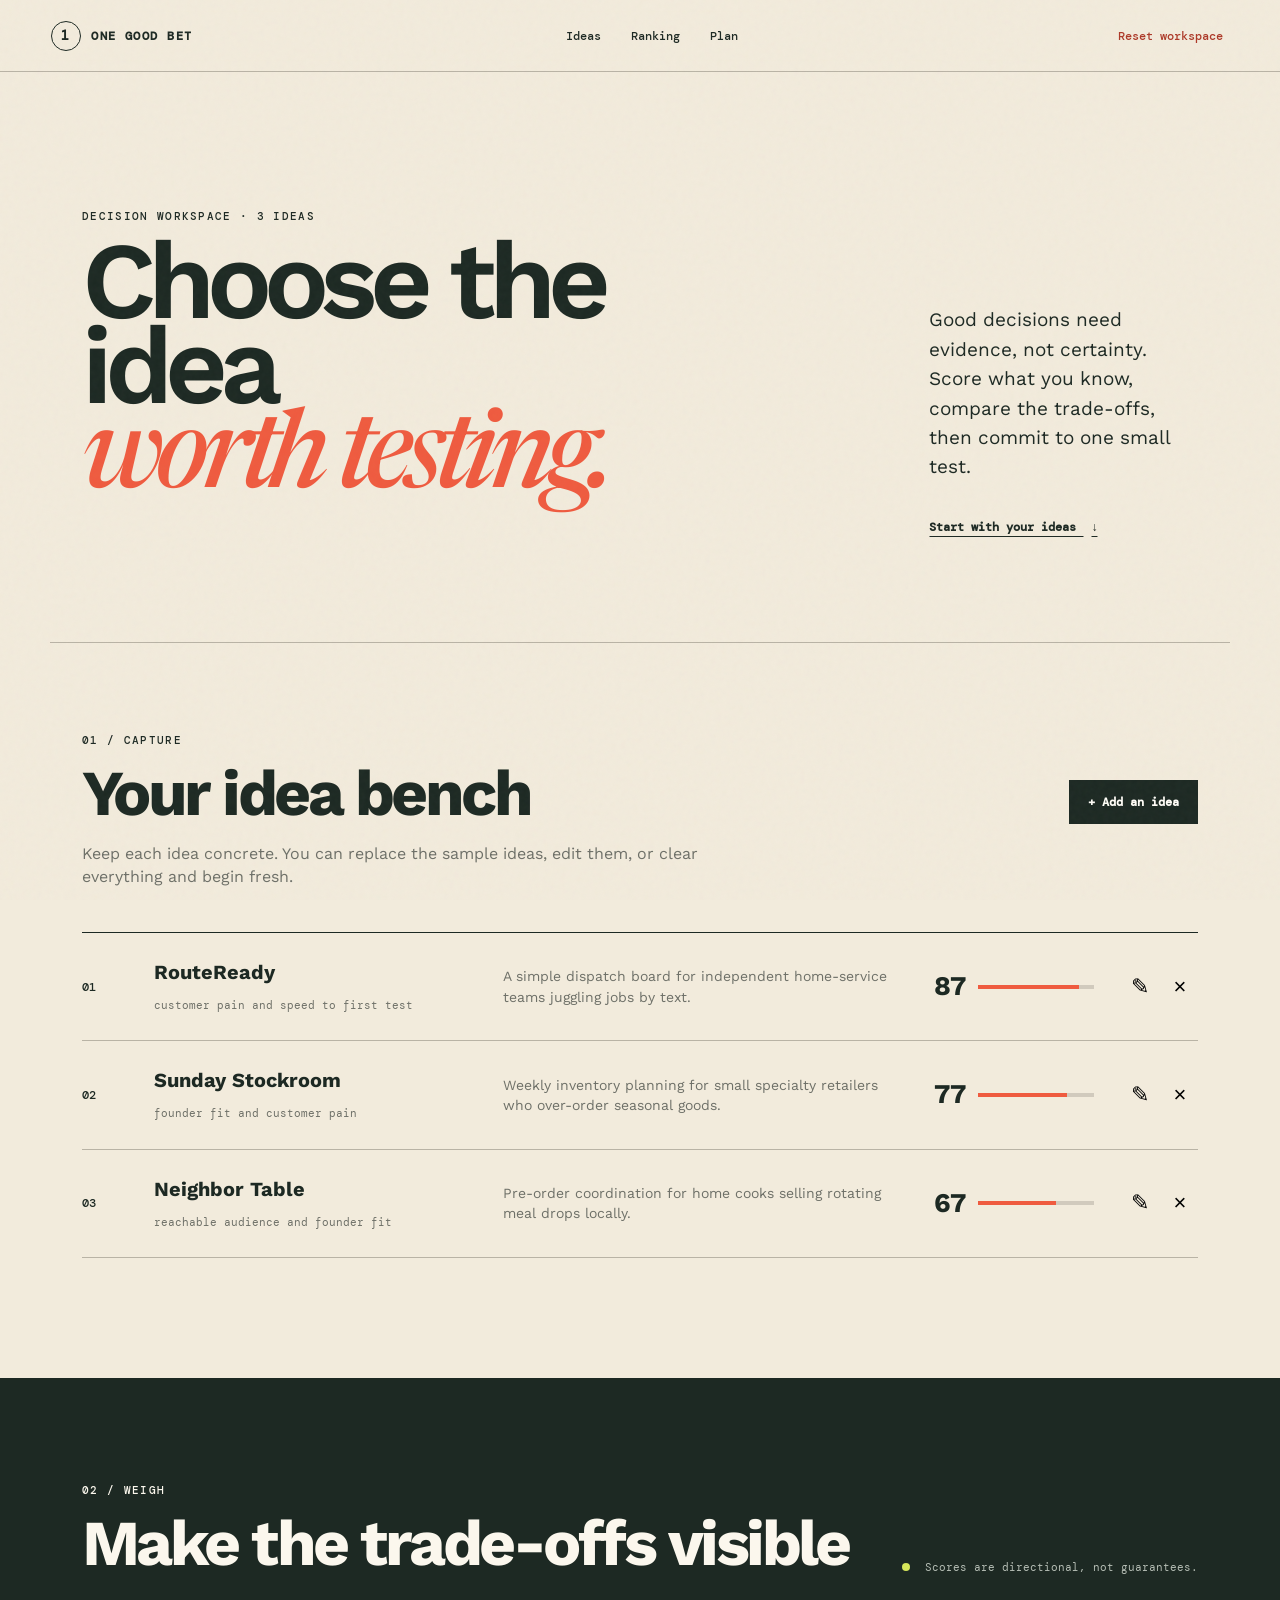
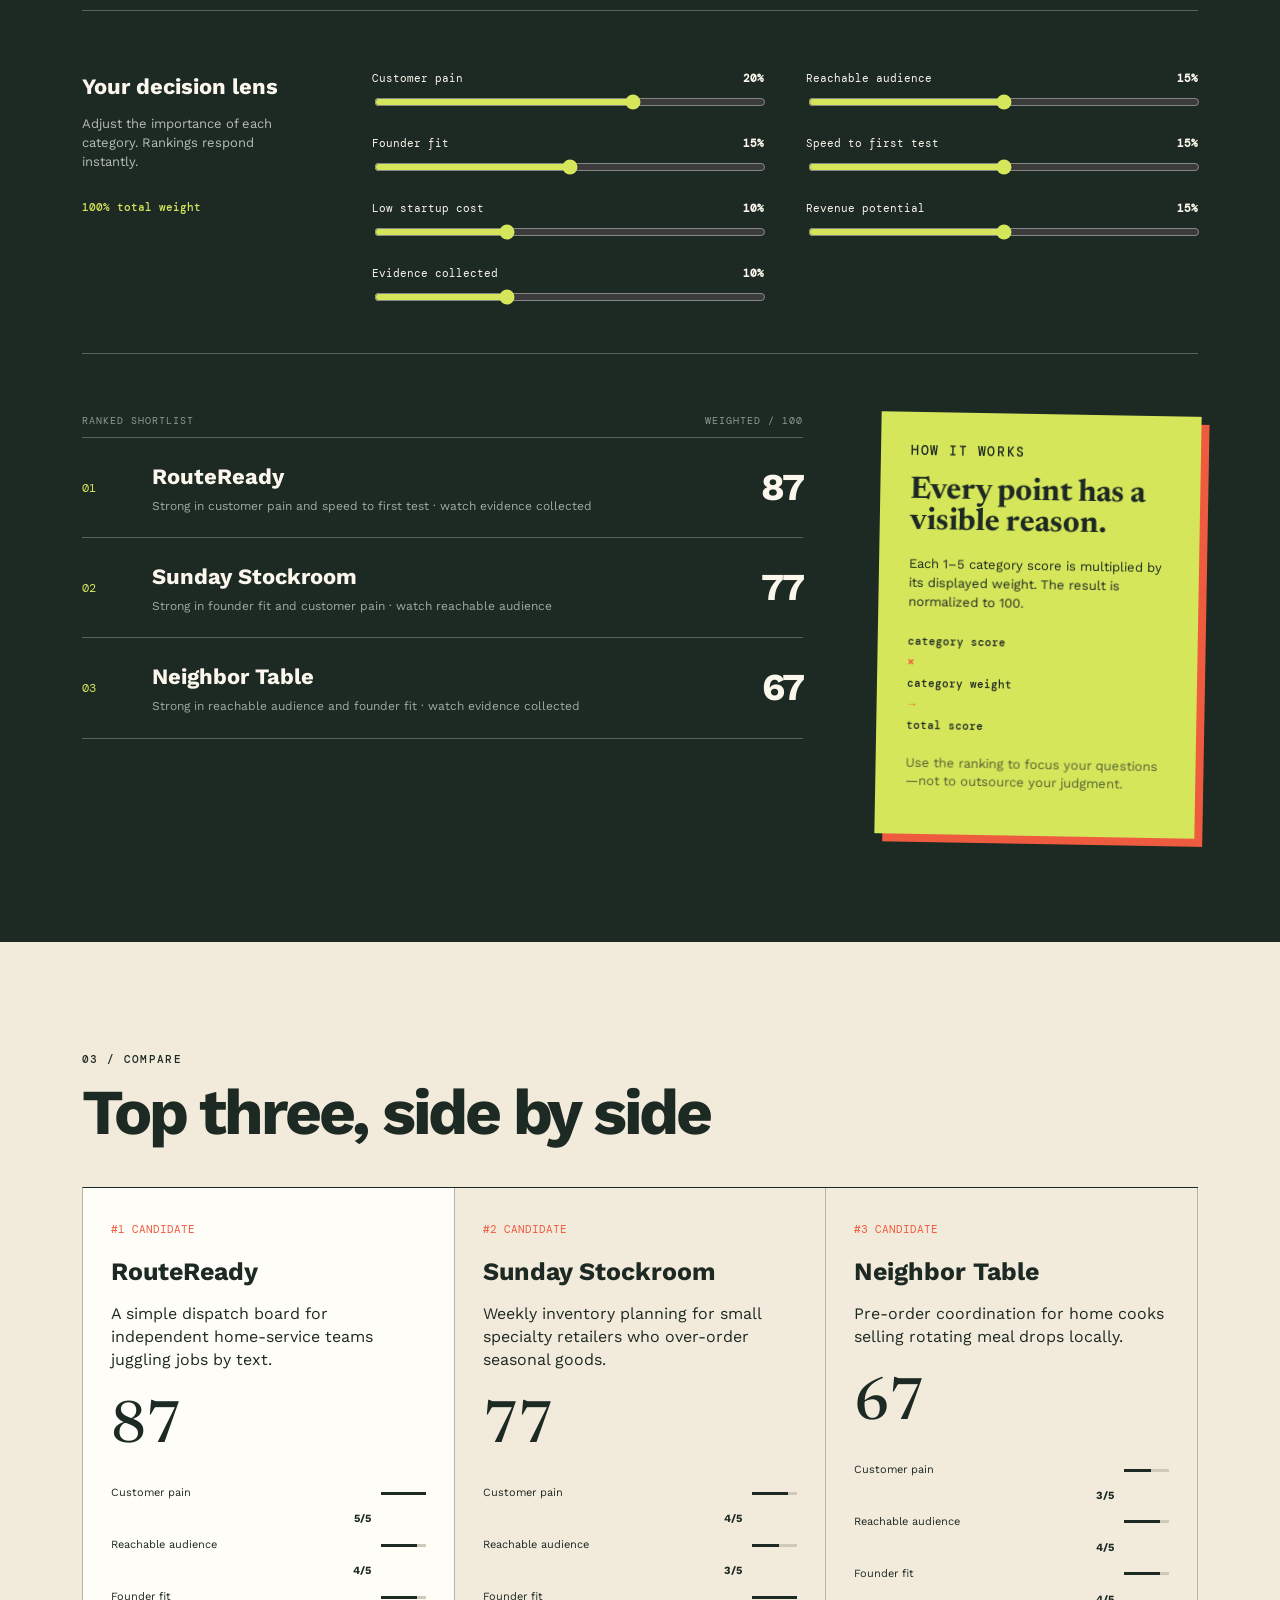
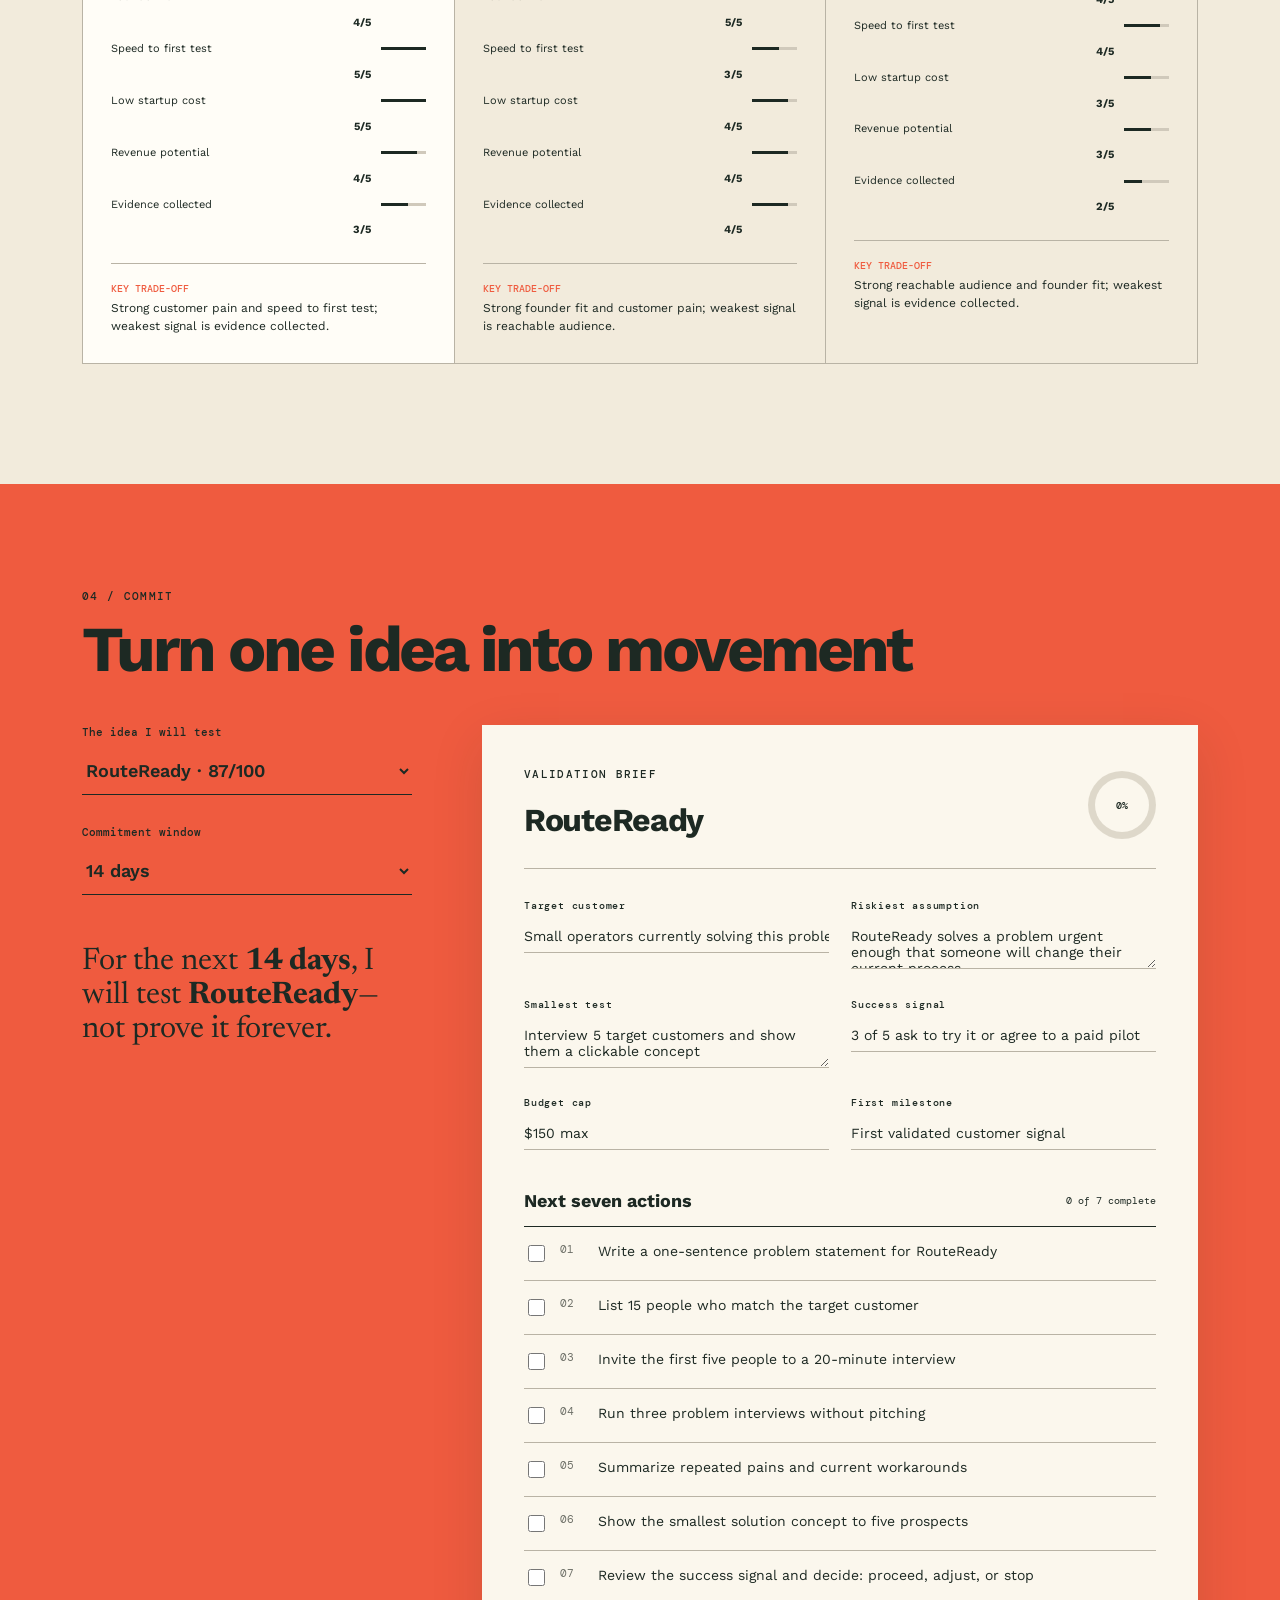
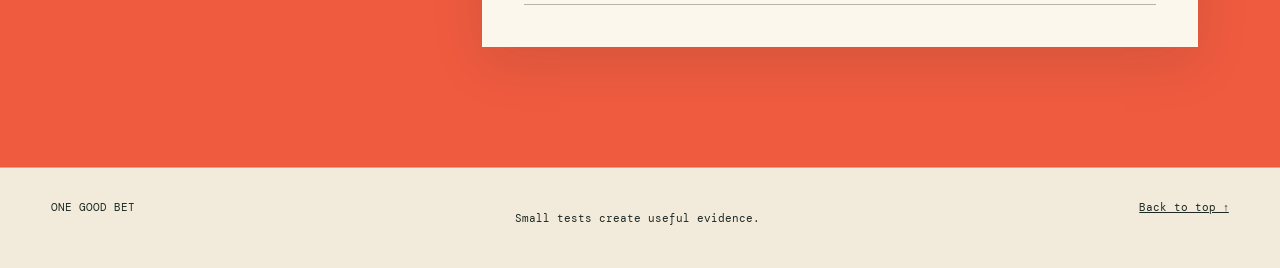
==== DEMOBUILD-3/index.html @ 48260055 "deploy DEMOBUILD-3 2026-09-22T22:42:36Z" ====
<!doctype html>
<html lang="en">
<head>
  <meta charset="utf-8">
  <meta name="viewport" content="width=device-width, initial-scale=1">
  <meta name="theme-color" content="#f2ebdc">
  <title>One Good Bet — Idea Prioritizer</title>
  <link rel="stylesheet" href="style.css">
</head>
<body>
  <div class="grain" aria-hidden="true"></div>
  <header class="site-header">
    <a class="brand" href="#top" aria-label="One Good Bet home"><span class="brand-mark">1</span><span>ONE GOOD BET</span></a>
    <nav aria-label="Primary navigation"><a href="#ideas">Ideas</a><a href="#ranking">Ranking</a><a href="#commitment">Plan</a></nav>
    <button class="text-button danger" id="resetButton" type="button">Reset workspace</button>
  </header>
  <main id="top">
    <section class="hero section-shell">
      <div><p class="eyebrow">Decision workspace · <span id="ideaCount">3 ideas</span></p><h1>Choose the idea<br><em>worth testing.</em></h1></div>
      <div class="hero-note"><p>Good decisions need evidence, not certainty. Score what you know, compare the trade-offs, then commit to one small test.</p><a class="arrow-link" href="#ideas">Start with your ideas <span>↓</span></a></div>
    </section>
    <section class="section-shell workspace" id="ideas">
      <div class="section-heading"><div><p class="step">01 / CAPTURE</p><h2>Your idea bench</h2></div><button class="primary-button" id="addIdeaButton" type="button">+ Add an idea</button></div>
      <p class="section-intro">Keep each idea concrete. You can replace the sample ideas, edit them, or clear everything and begin fresh.</p><div class="idea-list" id="ideaList"></div>
    </section>
    <section class="ink-section" id="ranking"><div class="section-shell">
      <div class="section-heading inverse"><div><p class="step">02 / WEIGH</p><h2>Make the trade-offs visible</h2></div><div class="score-key"><span></span> Scores are directional, not guarantees.</div></div>
      <div class="weights-panel"><div class="weights-copy"><h3>Your decision lens</h3><p>Adjust the importance of each category. Rankings respond instantly.</p><strong id="weightTotal">100% total weight</strong></div><div class="weights-grid" id="weightsGrid"></div></div>
      <div class="ranking-layout"><div><div class="mini-heading"><span>RANKED SHORTLIST</span><span>WEIGHTED / 100</span></div><div id="rankingList" class="ranking-list"></div></div><aside class="explain-card"><p class="step">HOW IT WORKS</p><h3>Every point has a visible reason.</h3><p>Each 1–5 category score is multiplied by its displayed weight. The result is normalized to 100.</p><div class="formula"><span>category score</span><b>×</b><span>category weight</span><b>→</b><span>total score</span></div><p class="muted">Use the ranking to focus your questions—not to outsource your judgment.</p></aside></div>
    </div></section>
    <section class="section-shell comparison-section"><div class="section-heading"><div><p class="step">03 / COMPARE</p><h2>Top three, side by side</h2></div></div><div class="comparison-grid" id="comparisonGrid"></div></section>
    <section class="commit-section" id="commitment"><div class="section-shell"><div class="section-heading"><div><p class="step">04 / COMMIT</p><h2>Turn one idea into movement</h2></div></div><div class="commit-grid">
      <div class="commit-picker"><label for="selectedIdea">The idea I will test</label><select id="selectedIdea"></select><label for="commitmentWindow">Commitment window</label><select id="commitmentWindow"><option value="7 days">7 days</option><option value="14 days">14 days</option><option value="30 days">30 days</option><option value="6 weeks">6 weeks</option></select><div class="commit-statement" id="commitStatement"></div></div>
      <div class="plan-panel" id="planPanel"><div class="plan-header"><div><p class="step">VALIDATION BRIEF</p><h3 id="planTitle">Choose an idea to begin</h3></div><div class="progress-ring" id="progressRing"><span id="progressValue">0%</span></div></div><div class="plan-fields" id="planFields"></div><div class="actions-heading"><h4>Next seven actions</h4><span id="actionProgress">0 of 7 complete</span></div><div class="action-list" id="actionList"></div></div>
    </div></div></section>
  </main>
  <dialog id="ideaDialog"><form method="dialog" id="ideaForm"><div class="dialog-top"><div><p class="step" id="dialogEyebrow">NEW IDEA</p><h2 id="dialogTitle">Add to the bench</h2></div><button class="icon-button" value="cancel" aria-label="Close">×</button></div><input type="hidden" id="editingId"><label for="ideaName">Short name</label><input id="ideaName" maxlength="60" required placeholder="e.g. Neighborhood meal prep"><label for="ideaDescription">One-sentence description</label><textarea id="ideaDescription" maxlength="240" required placeholder="Who it helps and what problem it solves"></textarea><div class="scoring-form" id="scoringForm"></div><p class="form-error" id="formError" role="alert"></p><div class="dialog-actions"><button class="secondary-button" value="cancel" type="button" id="cancelDialog">Cancel</button><button class="primary-button" value="default" type="submit">Save idea</button></div></form></dialog>
  <dialog id="resetDialog" class="confirm-dialog"><form method="dialog"><p class="step">CLEAR WORKSPACE</p><h2>Start from a blank page?</h2><p>This removes every idea, score, commitment, and completed action from this browser.</p><div class="dialog-actions"><button class="secondary-button" value="cancel">Keep my work</button><button class="danger-button" id="confirmReset" value="default">Clear everything</button></div></form></dialog>
  <footer><span>ONE GOOD BET</span><p>Small tests create useful evidence.</p><a href="#top">Back to top ↑</a></footer><script src="app.js"></script>
</body>
</html>
---- DEMOBUILD-3/style.css ----
@import url('https://fonts.googleapis.com/css2?family=DM+Mono:wght@400;500&family=Newsreader:ital,opsz,wght@1,6..72,500&family=Work+Sans:wght@400;500;600;700&display=swap');
:root{--paper:#f2ebdc;--paper-light:#fbf7ed;--ink:#1d2923;--tomato:#ef5b3f;--acid:#d6e65a;--line:#b9b3a5;--muted:#6e7068;--white:#fffdf7;--shadow:0 16px 50px rgba(29,41,35,.12)}*{box-sizing:border-box}html{scroll-behavior:smooth}body{margin:0;background:var(--paper);color:var(--ink);font-family:"Work Sans",sans-serif;line-height:1.45}.grain{position:fixed;inset:0;pointer-events:none;z-index:20;opacity:.045;background-image:url("data:image/svg+xml,%3Csvg viewBox='0 0 180 180' xmlns='http://www.w3.org/2000/svg'%3E%3Cfilter id='n'%3E%3CfeTurbulence type='fractalNoise' baseFrequency='.9' numOctaves='3' stitchTiles='stitch'/%3E%3C/filter%3E%3Crect width='100%25' height='100%25' filter='url(%23n)' opacity='.7'/%3E%3C/svg%3E")}.site-header{height:72px;padding:0 max(24px,4vw);display:flex;align-items:center;justify-content:space-between;border-bottom:1px solid var(--line);position:sticky;top:0;background:rgba(242,235,220,.92);backdrop-filter:blur(12px);z-index:15}.brand{display:flex;align-items:center;gap:10px;font:600 12px "DM Mono";letter-spacing:.12em;color:inherit;text-decoration:none}.brand-mark{display:grid;place-items:center;width:30px;height:30px;border:1px solid;border-radius:50%;font-size:13px}.site-header nav{display:flex;gap:30px}.site-header nav a,.text-button{font:500 12px "DM Mono";color:inherit;text-decoration:none;background:none;border:0;cursor:pointer}.site-header nav a:hover{text-decoration:underline;text-underline-offset:5px}.danger{color:#ad3928}.section-shell{max-width:1180px;margin:auto;padding-left:32px;padding-right:32px}.hero{min-height:570px;display:grid;grid-template-columns:1.5fr .55fr;gap:9vw;align-items:center;padding-top:80px;padding-bottom:80px}.eyebrow,.step{font:500 11px "DM Mono";letter-spacing:.12em;margin:0 0 16px;text-transform:uppercase}.hero h1{font-size:clamp(56px,8.5vw,118px);font-weight:600;letter-spacing:-.075em;line-height:.78;margin:0}.hero h1 em{font-family:"Newsreader",serif;font-weight:500;color:var(--tomato)}.hero-note{align-self:end;padding-bottom:25px}.hero-note p{font-size:19px;line-height:1.55;margin:0 0 32px}.arrow-link{font:600 12px "DM Mono";color:inherit;text-underline-offset:5px}.arrow-link span{margin-left:8px}.workspace{padding-top:90px;padding-bottom:120px;border-top:1px solid var(--line)}.section-heading{display:flex;align-items:end;justify-content:space-between;gap:20px;margin-bottom:18px}.section-heading h2{font-size:clamp(38px,5vw,65px);letter-spacing:-.055em;line-height:.95;margin:0}.section-intro{max-width:620px;color:var(--muted);font-size:16px;margin:0 0 44px}.primary-button,.secondary-button,.danger-button{appearance:none;border:1px solid var(--ink);padding:13px 18px;font:600 12px "DM Mono";cursor:pointer;transition:.2s}.primary-button{background:var(--ink);color:var(--white)}.primary-button:hover{background:var(--tomato);border-color:var(--tomato);transform:translateY(-2px)}.secondary-button{background:transparent;color:var(--ink)}.danger-button{background:#b84231;color:white;border-color:#b84231}.idea-list{border-top:1px solid var(--ink)}.idea-row{display:grid;grid-template-columns:50px minmax(220px,1.2fr) 1.5fr 160px 82px;gap:22px;align-items:center;padding:25px 0;border-bottom:1px solid var(--line);animation:reveal .45s both}.idea-number{font:500 12px "DM Mono"}.idea-title h3{font-size:20px;margin:0 0 5px}.idea-title span{font:11px "DM Mono";color:var(--muted)}.idea-desc{font-size:14px;color:var(--muted);margin:0}.score-pill{display:flex;align-items:center;gap:12px}.score-pill strong{font-size:27px}.score-bar{height:4px;flex:1;background:#d1cabd}.score-bar i{display:block;height:100%;background:var(--tomato)}.idea-actions{display:flex;justify-content:end;gap:4px}.icon-button{width:36px;height:36px;border:0;background:transparent;font-size:22px;cursor:pointer;border-radius:50%}.icon-button:hover{background:#e0d8ca}.empty-state{padding:70px 20px;text-align:center;border-bottom:1px solid var(--line)}.empty-state h3{font-family:"Newsreader";font-size:34px;margin:0 0 8px}.ink-section{background:var(--ink);color:var(--paper-light);padding:105px 0}.inverse{border-bottom:1px solid #56615b;padding-bottom:36px}.score-key{font:11px "DM Mono";color:#b5bdb4}.score-key span{display:inline-block;width:8px;height:8px;background:var(--acid);border-radius:50%;margin-right:8px}.weights-panel{display:grid;grid-template-columns:230px 1fr;gap:60px;padding:42px 0;border-bottom:1px solid #56615b}.weights-copy h3{font-size:22px;margin:0 0 8px}.weights-copy p{font-size:13px;color:#b5bdb4}.weights-copy strong{display:block;margin-top:28px;font:500 11px "DM Mono";color:var(--acid)}.weights-grid{display:grid;grid-template-columns:repeat(2,1fr);gap:20px 42px}.weight-control label{display:flex;justify-content:space-between;font:11px "DM Mono";margin-bottom:7px}.weight-control input{width:100%;accent-color:var(--acid)}.ranking-layout{display:grid;grid-template-columns:1fr 320px;gap:75px;padding-top:60px}.mini-heading{display:flex;justify-content:space-between;color:#8f9b94;font:10px "DM Mono";letter-spacing:.1em;margin-bottom:10px}.rank-row{display:grid;grid-template-columns:54px 1fr 90px;align-items:center;gap:16px;padding:22px 0;border-top:1px solid #56615b}.rank-row:last-child{border-bottom:1px solid #56615b}.rank-num{font:12px "DM Mono";color:var(--acid)}.rank-name h3{font-size:22px;margin:0}.rank-name p{margin:5px 0 0;color:#9fac9f;font-size:12px}.rank-score{font-size:38px;text-align:right;letter-spacing:-.05em}.explain-card{background:var(--acid);color:var(--ink);padding:30px;height:max-content;transform:rotate(1deg);box-shadow:8px 8px 0 var(--tomato)}.explain-card h3{font-family:"Newsreader";font-size:31px;line-height:1;margin:0 0 18px}.explain-card p{font-size:13px}.formula{display:grid;grid-template-columns:1fr;gap:7px;margin:22px 0;font:500 11px "DM Mono"}.formula b{color:var(--tomato)}.muted{opacity:.7}.comparison-section{padding-top:110px;padding-bottom:120px}.comparison-grid{display:grid;grid-template-columns:repeat(3,1fr);margin-top:45px;border-top:1px solid var(--ink);border-left:1px solid var(--line)}.compare-card{padding:28px;border-right:1px solid var(--line);border-bottom:1px solid var(--line);min-height:440px}.compare-card:first-child{background:var(--white)}.compare-rank{font:11px "DM Mono";color:var(--tomato)}.compare-card h3{font-size:25px;line-height:1.05;margin:20px 0 10px}.compare-total{font:500 58px "Newsreader";margin:28px 0}.metric{display:grid;grid-template-columns:1fr 45px;gap:10px;align-items:center;margin:10px 0;font-size:11px}.metric-line{height:3px;background:#d0c9bb;position:relative}.metric-line i{display:block;height:100%;background:var(--ink)}.metric b{text-align:right}.tradeoff{margin-top:25px;padding-top:18px;border-top:1px solid var(--line);font-size:12px}.tradeoff strong{font:500 10px "DM Mono";display:block;margin-bottom:5px;color:var(--tomato)}.commit-section{background:var(--tomato);padding:105px 0 120px}.commit-grid{display:grid;grid-template-columns:330px 1fr;gap:70px;margin-top:45px}.commit-picker{position:sticky;top:110px;align-self:start}.commit-picker label{display:block;font:500 11px "DM Mono";margin:0 0 8px}.commit-picker select{width:100%;background:transparent;border:0;border-bottom:1px solid var(--ink);font:600 18px "Work Sans";padding:12px 0;margin-bottom:30px;color:var(--ink)}.commit-statement{font-family:"Newsreader";font-size:31px;line-height:1.1;margin-top:20px}.plan-panel{background:var(--paper-light);padding:42px;box-shadow:var(--shadow)}.plan-header{display:flex;justify-content:space-between;align-items:center;border-bottom:1px solid var(--line);padding-bottom:25px}.plan-header h3{font-size:32px;margin:0;letter-spacing:-.04em}.progress-ring{--progress:0deg;width:68px;height:68px;border-radius:50%;display:grid;place-items:center;background:conic-gradient(var(--ink) var(--progress),#ded8ca 0);position:relative}.progress-ring::after{content:"";position:absolute;width:54px;height:54px;background:var(--paper-light);border-radius:50%}.progress-ring span{z-index:1;font:500 10px "DM Mono"}.plan-fields{display:grid;grid-template-columns:repeat(2,1fr);gap:22px;margin:30px 0 38px}.plan-field label{display:block;font:500 10px "DM Mono";letter-spacing:.08em;margin-bottom:8px}.plan-field input,.plan-field textarea{width:100%;border:0;border-bottom:1px solid var(--line);background:transparent;padding:8px 0;font:14px "Work Sans";resize:vertical;color:var(--ink)}.actions-heading{display:flex;justify-content:space-between;align-items:center;border-bottom:1px solid var(--ink);padding-bottom:12px}.actions-heading h4{font-size:18px;margin:0}.actions-heading span{font:10px "DM Mono"}.action-item{display:grid;grid-template-columns:26px 26px 1fr;gap:10px;align-items:start;padding:15px 0;border-bottom:1px solid var(--line)}.action-item input[type=checkbox]{accent-color:var(--tomato);width:17px;height:17px}.action-item span{font:11px "DM Mono";color:var(--muted)}.action-item input[type=text]{background:transparent;border:0;width:100%;font:14px "Work Sans";color:var(--ink)}.action-item.done input[type=text]{text-decoration:line-through;color:var(--muted)}dialog{width:min(720px,calc(100% - 30px));max-height:90vh;border:0;padding:0;background:var(--paper-light);color:var(--ink);box-shadow:0 30px 100px rgba(0,0,0,.35)}dialog::backdrop{background:rgba(17,25,21,.72);backdrop-filter:blur(5px)}dialog form{padding:36px}.dialog-top{display:flex;justify-content:space-between;align-items:start}.dialog-top h2,.confirm-dialog h2{font-size:38px;margin:0 0 28px;letter-spacing:-.04em}dialog label{display:block;font:500 10px "DM Mono";letter-spacing:.08em;margin:17px 0 7px}dialog input,dialog textarea{width:100%;padding:12px;border:1px solid var(--line);background:white;font:14px "Work Sans"}dialog textarea{height:75px;resize:vertical}.scoring-form{display:grid;grid-template-columns:repeat(2,1fr);gap:12px 25px;margin-top:24px}.score-control{border-top:1px solid var(--line);padding-top:8px}.score-label{display:flex;justify-content:space-between;gap:10px}.score-label span{font:500 11px "DM Mono"}.score-label small{color:var(--muted)}.score-control input{padding:0;border:0;accent-color:var(--tomato)}.form-error{color:#b13224;font-size:12px;min-height:18px}.dialog-actions{display:flex;justify-content:flex-end;gap:10px;margin-top:22px}.confirm-dialog{max-width:480px}.confirm-dialog p{color:var(--muted)}footer{padding:32px 4vw;display:flex;justify-content:space-between;border-top:1px solid var(--line);font:11px "DM Mono"}footer a{color:inherit}@keyframes reveal{from{opacity:0;transform:translateY(12px)}to{opacity:1;transform:none}}@media(max-width:850px){.site-header nav{display:none}.hero{grid-template-columns:1fr;min-height:600px;gap:70px}.hero-note{max-width:420px}.idea-row{grid-template-columns:35px 1fr 90px 65px}.idea-desc{display:none}.weights-panel,.ranking-layout,.commit-grid{grid-template-columns:1fr}.weights-copy{display:grid;grid-template-columns:1fr 1fr;gap:10px}.weights-copy p{grid-row:2}.ranking-layout{gap:40px}.explain-card{max-width:430px}.comparison-grid{overflow-x:auto;grid-template-columns:repeat(3,280px)}.commit-picker{position:static}.plan-fields{grid-template-columns:1fr}}@media(max-width:560px){.site-header{height:62px;padding:0 18px}.site-header .text-button{font-size:0}.site-header .text-button::after{content:"Reset";font-size:11px}.section-shell{padding-left:20px;padding-right:20px}.hero{padding-top:70px;min-height:560px}.hero h1{font-size:59px}.hero-note p{font-size:16px}.section-heading{align-items:start}.section-heading .primary-button{padding:10px;font-size:10px}.workspace,.comparison-section{padding-top:75px;padding-bottom:85px}.idea-row{grid-template-columns:28px 1fr 65px;padding:19px 0;gap:10px}.idea-title h3{font-size:17px}.idea-actions{grid-column:2/4;justify-content:start}.score-pill .score-bar{display:none}.ink-section,.commit-section{padding:78px 0}.weights-panel{grid-template-columns:1fr;gap:22px}.weights-copy{display:block}.weights-grid{grid-template-columns:1fr}.ranking-layout{padding-top:40px}.rank-row{grid-template-columns:30px 1fr 55px}.rank-name h3{font-size:17px}.rank-score{font-size:29px}.plan-panel{padding:24px 18px}.plan-header h3{font-size:24px}.progress-ring{width:58px;height:58px}.progress-ring::after{width:46px;height:46px}.scoring-form{grid-template-columns:1fr}dialog form{padding:25px 20px}footer{flex-direction:column;gap:10px}.comparison-grid{margin-right:-20px}}
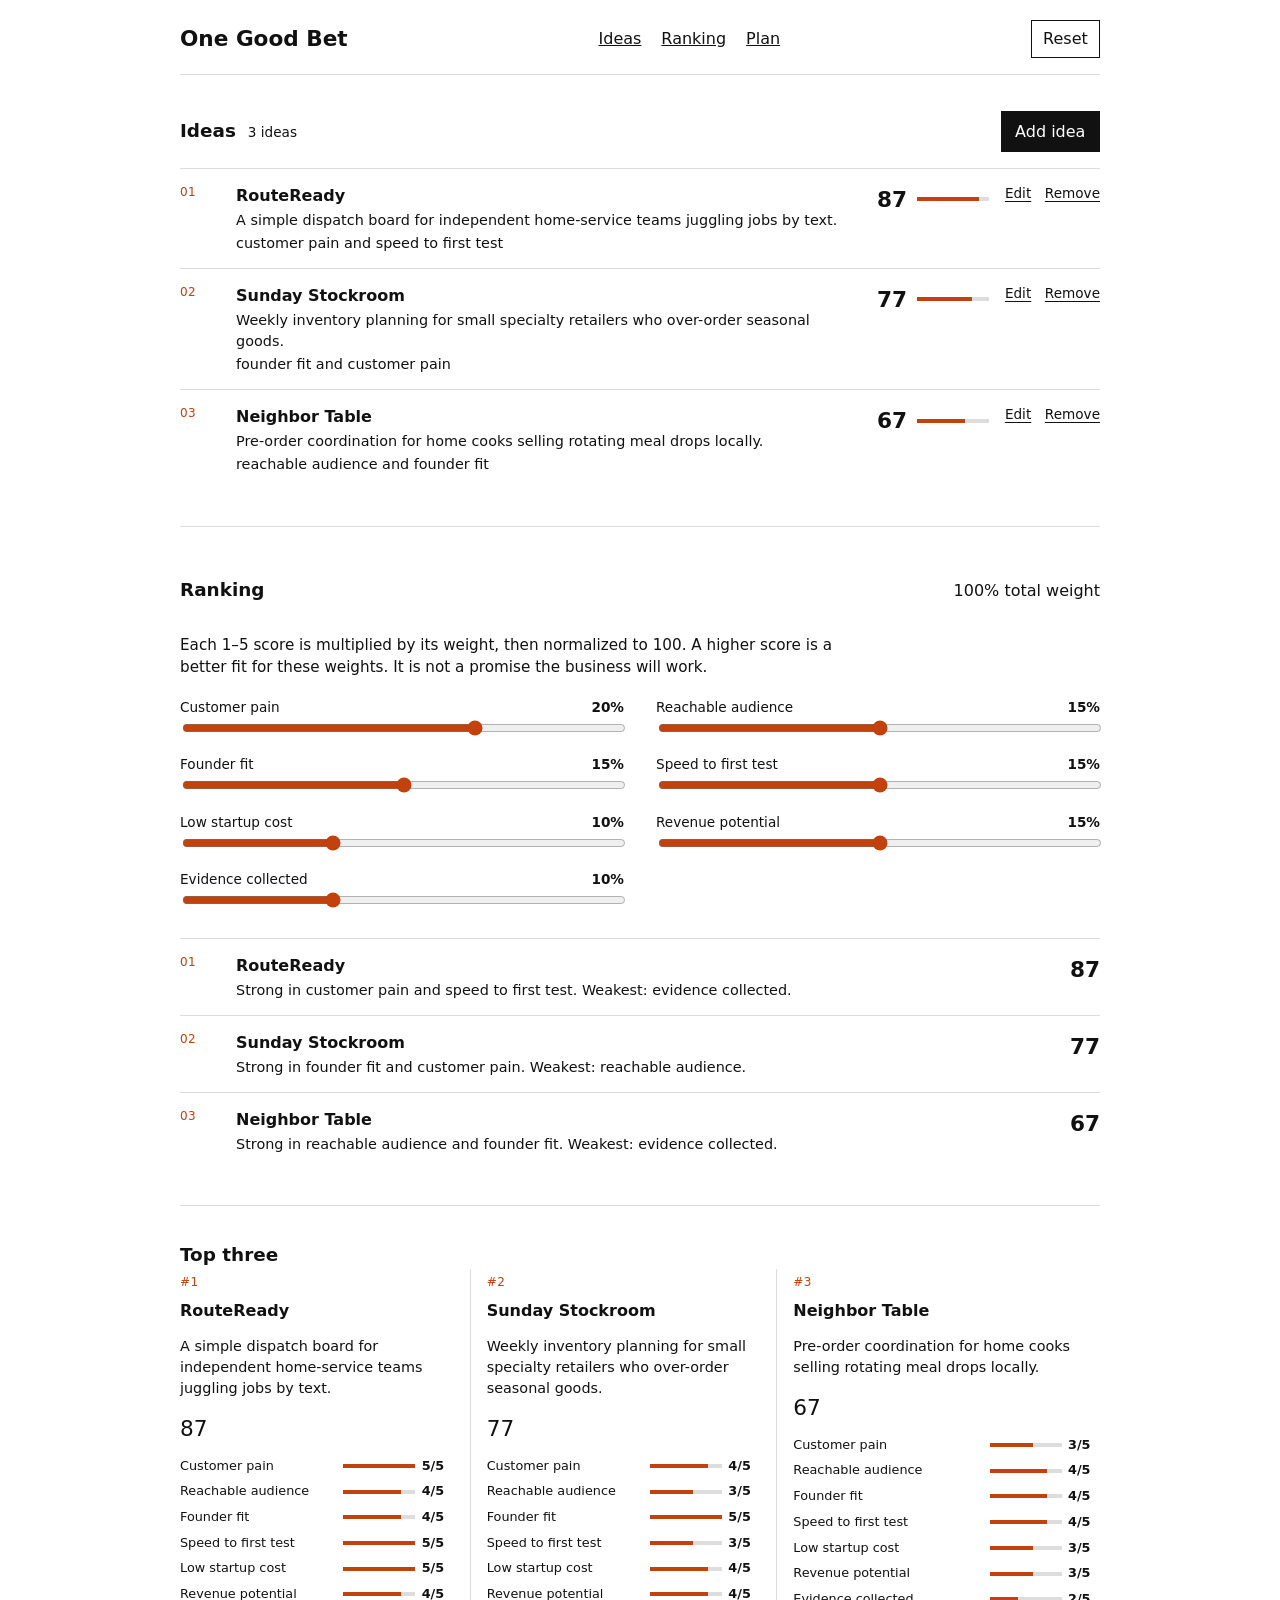
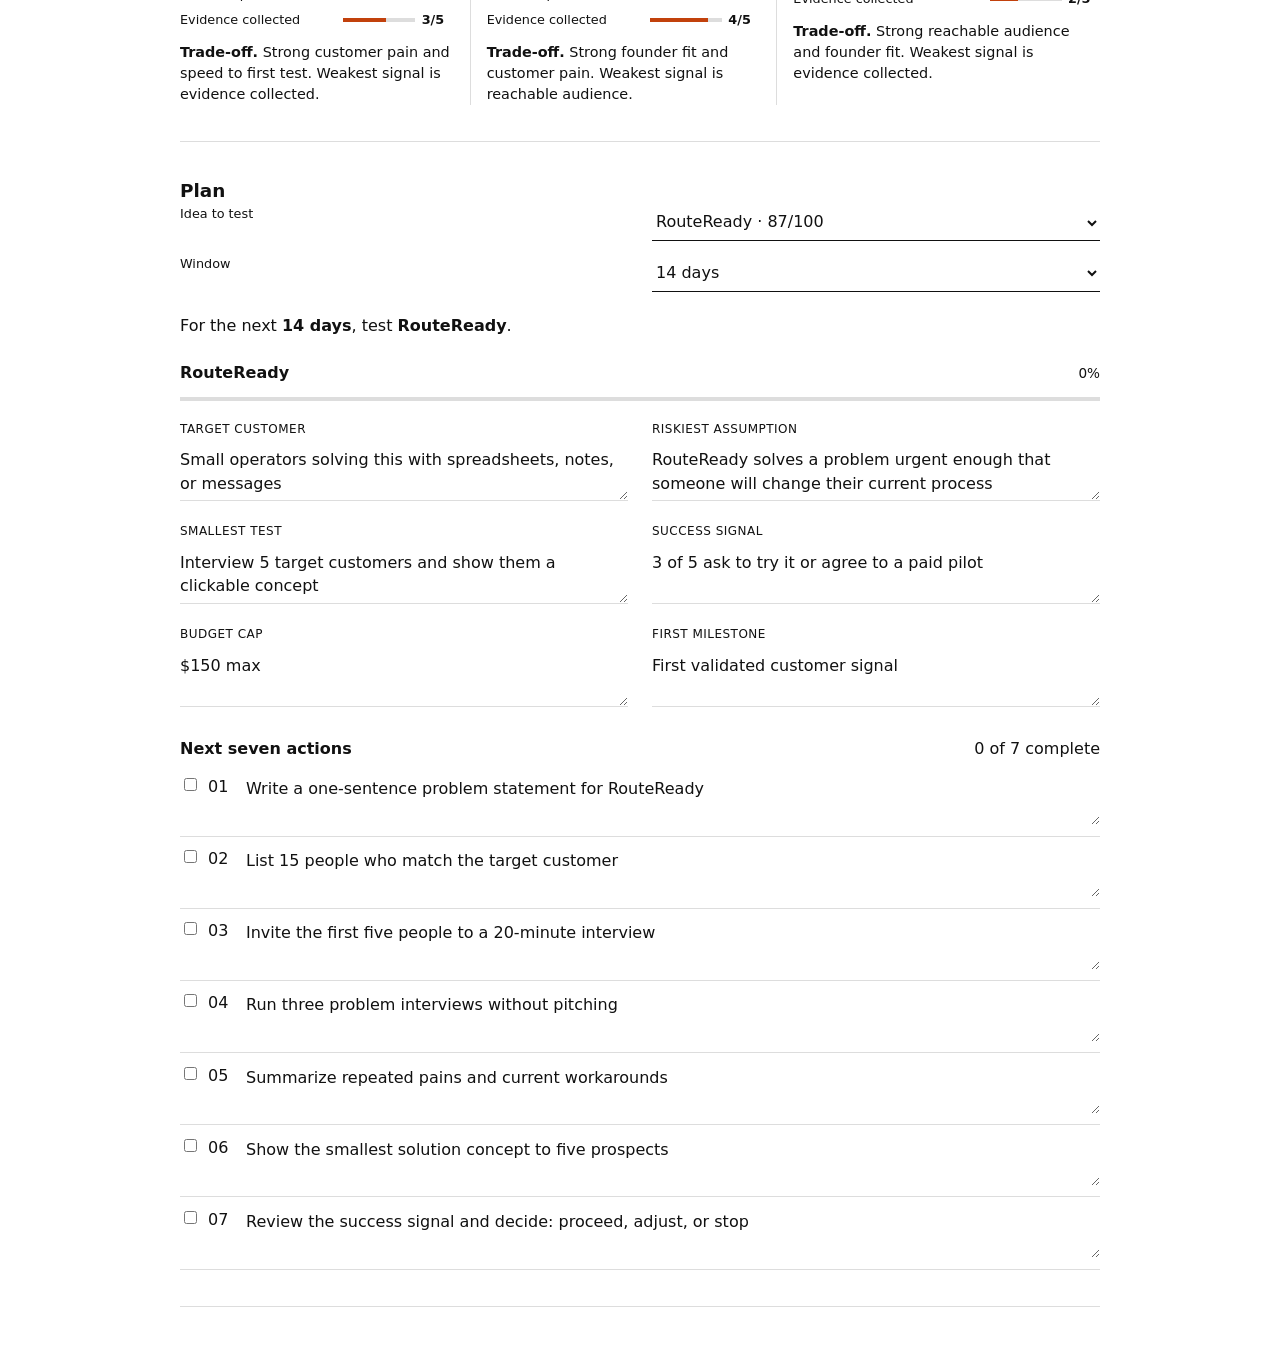
==== commit a25b86fc: "Polish the idea prioritizer so the page matches the brand rules. The live layout used three fonts, e" ====
--- a/DEMOBUILD-3/index.html
+++ b/DEMOBUILD-3/index.html
@@ -3,39 +3,111 @@
 <head>
   <meta charset="utf-8">
   <meta name="viewport" content="width=device-width, initial-scale=1">
-  <meta name="theme-color" content="#f2ebdc">
-  <title>One Good Bet — Idea Prioritizer</title>
+  <meta name="theme-color" content="#ffffff">
+  <title>One Good Bet</title>
   <link rel="stylesheet" href="style.css">
 </head>
 <body>
-  <div class="grain" aria-hidden="true"></div>
-  <header class="site-header">
-    <a class="brand" href="#top" aria-label="One Good Bet home"><span class="brand-mark">1</span><span>ONE GOOD BET</span></a>
-    <nav aria-label="Primary navigation"><a href="#ideas">Ideas</a><a href="#ranking">Ranking</a><a href="#commitment">Plan</a></nav>
-    <button class="text-button danger" id="resetButton" type="button">Reset workspace</button>
+  <header>
+    <div class="top">
+      <h1>One Good Bet</h1>
+      <nav aria-label="Sections">
+        <a href="#ideas">Ideas</a>
+        <a href="#ranking">Ranking</a>
+        <a href="#commitment">Plan</a>
+      </nav>
+      <button id="resetButton" type="button">Reset</button>
+    </div>
   </header>
-  <main id="top">
-    <section class="hero section-shell">
-      <div><p class="eyebrow">Decision workspace · <span id="ideaCount">3 ideas</span></p><h1>Choose the idea<br><em>worth testing.</em></h1></div>
-      <div class="hero-note"><p>Good decisions need evidence, not certainty. Score what you know, compare the trade-offs, then commit to one small test.</p><a class="arrow-link" href="#ideas">Start with your ideas <span>↓</span></a></div>
+
+  <main>
+    <section id="ideas">
+      <div class="section-head">
+        <h2>Ideas <span id="ideaCount">3 ideas</span></h2>
+        <button id="addIdeaButton" class="primary" type="button">Add idea</button>
+      </div>
+      <div id="ideaList"></div>
     </section>
-    <section class="section-shell workspace" id="ideas">
-      <div class="section-heading"><div><p class="step">01 / CAPTURE</p><h2>Your idea bench</h2></div><button class="primary-button" id="addIdeaButton" type="button">+ Add an idea</button></div>
-      <p class="section-intro">Keep each idea concrete. You can replace the sample ideas, edit them, or clear everything and begin fresh.</p><div class="idea-list" id="ideaList"></div>
+
+    <section id="ranking">
+      <div class="section-head">
+        <h2>Ranking</h2>
+        <p id="weightTotal">100% total weight</p>
+      </div>
+      <p class="note">Each 1–5 score is multiplied by its weight, then normalized to 100. A higher score is a better fit for these weights. It is not a promise the business will work.</p>
+      <div id="weightsGrid" class="weights"></div>
+      <div id="rankingList"></div>
     </section>
-    <section class="ink-section" id="ranking"><div class="section-shell">
-      <div class="section-heading inverse"><div><p class="step">02 / WEIGH</p><h2>Make the trade-offs visible</h2></div><div class="score-key"><span></span> Scores are directional, not guarantees.</div></div>
-      <div class="weights-panel"><div class="weights-copy"><h3>Your decision lens</h3><p>Adjust the importance of each category. Rankings respond instantly.</p><strong id="weightTotal">100% total weight</strong></div><div class="weights-grid" id="weightsGrid"></div></div>
-      <div class="ranking-layout"><div><div class="mini-heading"><span>RANKED SHORTLIST</span><span>WEIGHTED / 100</span></div><div id="rankingList" class="ranking-list"></div></div><aside class="explain-card"><p class="step">HOW IT WORKS</p><h3>Every point has a visible reason.</h3><p>Each 1–5 category score is multiplied by its displayed weight. The result is normalized to 100.</p><div class="formula"><span>category score</span><b>×</b><span>category weight</span><b>→</b><span>total score</span></div><p class="muted">Use the ranking to focus your questions—not to outsource your judgment.</p></aside></div>
-    </div></section>
-    <section class="section-shell comparison-section"><div class="section-heading"><div><p class="step">03 / COMPARE</p><h2>Top three, side by side</h2></div></div><div class="comparison-grid" id="comparisonGrid"></div></section>
-    <section class="commit-section" id="commitment"><div class="section-shell"><div class="section-heading"><div><p class="step">04 / COMMIT</p><h2>Turn one idea into movement</h2></div></div><div class="commit-grid">
-      <div class="commit-picker"><label for="selectedIdea">The idea I will test</label><select id="selectedIdea"></select><label for="commitmentWindow">Commitment window</label><select id="commitmentWindow"><option value="7 days">7 days</option><option value="14 days">14 days</option><option value="30 days">30 days</option><option value="6 weeks">6 weeks</option></select><div class="commit-statement" id="commitStatement"></div></div>
-      <div class="plan-panel" id="planPanel"><div class="plan-header"><div><p class="step">VALIDATION BRIEF</p><h3 id="planTitle">Choose an idea to begin</h3></div><div class="progress-ring" id="progressRing"><span id="progressValue">0%</span></div></div><div class="plan-fields" id="planFields"></div><div class="actions-heading"><h4>Next seven actions</h4><span id="actionProgress">0 of 7 complete</span></div><div class="action-list" id="actionList"></div></div>
-    </div></div></section>
+
+    <section id="comparison">
+      <h2>Top three</h2>
+      <div id="comparisonGrid" class="compare"></div>
+    </section>
+
+    <section id="commitment">
+      <h2>Plan</h2>
+      <div class="commit">
+        <label for="selectedIdea">Idea to test</label>
+        <select id="selectedIdea"></select>
+        <label for="commitmentWindow">Window</label>
+        <select id="commitmentWindow">
+          <option value="7 days">7 days</option>
+          <option value="14 days">14 days</option>
+          <option value="30 days">30 days</option>
+          <option value="6 weeks">6 weeks</option>
+        </select>
+        <p id="commitStatement"></p>
+      </div>
+      <div id="planPanel">
+        <div class="plan-head">
+          <h3 id="planTitle">Choose an idea</h3>
+          <span id="progressValue">0%</span>
+        </div>
+        <div id="progressRing" class="progress" aria-hidden="true"></div>
+        <div id="planFields"></div>
+        <div class="section-head tight">
+          <h3>Next seven actions</h3>
+          <span id="actionProgress">0 of 7 complete</span>
+        </div>
+        <div id="actionList"></div>
+      </div>
+    </section>
   </main>
-  <dialog id="ideaDialog"><form method="dialog" id="ideaForm"><div class="dialog-top"><div><p class="step" id="dialogEyebrow">NEW IDEA</p><h2 id="dialogTitle">Add to the bench</h2></div><button class="icon-button" value="cancel" aria-label="Close">×</button></div><input type="hidden" id="editingId"><label for="ideaName">Short name</label><input id="ideaName" maxlength="60" required placeholder="e.g. Neighborhood meal prep"><label for="ideaDescription">One-sentence description</label><textarea id="ideaDescription" maxlength="240" required placeholder="Who it helps and what problem it solves"></textarea><div class="scoring-form" id="scoringForm"></div><p class="form-error" id="formError" role="alert"></p><div class="dialog-actions"><button class="secondary-button" value="cancel" type="button" id="cancelDialog">Cancel</button><button class="primary-button" value="default" type="submit">Save idea</button></div></form></dialog>
-  <dialog id="resetDialog" class="confirm-dialog"><form method="dialog"><p class="step">CLEAR WORKSPACE</p><h2>Start from a blank page?</h2><p>This removes every idea, score, commitment, and completed action from this browser.</p><div class="dialog-actions"><button class="secondary-button" value="cancel">Keep my work</button><button class="danger-button" id="confirmReset" value="default">Clear everything</button></div></form></dialog>
-  <footer><span>ONE GOOD BET</span><p>Small tests create useful evidence.</p><a href="#top">Back to top ↑</a></footer><script src="app.js"></script>
+
+  <dialog id="ideaDialog">
+    <form method="dialog" id="ideaForm">
+      <div class="dialog-top">
+        <div>
+          <p class="kicker" id="dialogEyebrow">New idea</p>
+          <h2 id="dialogTitle">Add an idea</h2>
+        </div>
+        <button class="icon-button" id="closeDialog" type="button" aria-label="Close">×</button>
+      </div>
+      <input type="hidden" id="editingId">
+      <label for="ideaName">Short name</label>
+      <input id="ideaName" maxlength="60" required placeholder="Neighborhood meal prep">
+      <label for="ideaDescription">What it does</label>
+      <textarea id="ideaDescription" maxlength="240" required placeholder="Who it helps and what problem it solves"></textarea>
+      <div id="scoringForm" class="scores"></div>
+      <p class="form-error" id="formError" role="alert"></p>
+      <div class="dialog-actions">
+        <button class="secondary" id="cancelDialog" type="button">Cancel</button>
+        <button class="primary" type="submit">Save idea</button>
+      </div>
+    </form>
+  </dialog>
+
+  <dialog id="resetDialog">
+    <form method="dialog">
+      <h2>Clear this workspace?</h2>
+      <p>This removes every idea, score, and completed action stored in this browser.</p>
+      <div class="dialog-actions">
+        <button class="secondary" value="cancel">Keep my work</button>
+        <button class="primary" id="confirmReset" value="default">Clear everything</button>
+      </div>
+    </form>
+  </dialog>
+
+  <script src="app.js"></script>
 </body>
 </html>
--- a/DEMOBUILD-3/style.css
+++ b/DEMOBUILD-3/style.css
@@ -1,2 +1,305 @@
-@import url('https://fonts.googleapis.com/css2?family=DM+Mono:wght@400;500&family=Newsreader:ital,opsz,wght@1,6..72,500&family=Work+Sans:wght@400;500;600;700&display=swap');
-:root{--paper:#f2ebdc;--paper-light:#fbf7ed;--ink:#1d2923;--tomato:#ef5b3f;--acid:#d6e65a;--line:#b9b3a5;--muted:#6e7068;--white:#fffdf7;--shadow:0 16px 50px rgba(29,41,35,.12)}*{box-sizing:border-box}html{scroll-behavior:smooth}body{margin:0;background:var(--paper);color:var(--ink);font-family:"Work Sans",sans-serif;line-height:1.45}.grain{position:fixed;inset:0;pointer-events:none;z-index:20;opacity:.045;background-image:url("data:image/svg+xml,%3Csvg viewBox='0 0 180 180' xmlns='http://www.w3.org/2000/svg'%3E%3Cfilter id='n'%3E%3CfeTurbulence type='fractalNoise' baseFrequency='.9' numOctaves='3' stitchTiles='stitch'/%3E%3C/filter%3E%3Crect width='100%25' height='100%25' filter='url(%23n)' opacity='.7'/%3E%3C/svg%3E")}.site-header{height:72px;padding:0 max(24px,4vw);display:flex;align-items:center;justify-content:space-between;border-bottom:1px solid var(--line);position:sticky;top:0;background:rgba(242,235,220,.92);backdrop-filter:blur(12px);z-index:15}.brand{display:flex;align-items:center;gap:10px;font:600 12px "DM Mono";letter-spacing:.12em;color:inherit;text-decoration:none}.brand-mark{display:grid;place-items:center;width:30px;height:30px;border:1px solid;border-radius:50%;font-size:13px}.site-header nav{display:flex;gap:30px}.site-header nav a,.text-button{font:500 12px "DM Mono";color:inherit;text-decoration:none;background:none;border:0;cursor:pointer}.site-header nav a:hover{text-decoration:underline;text-underline-offset:5px}.danger{color:#ad3928}.section-shell{max-width:1180px;margin:auto;padding-left:32px;padding-right:32px}.hero{min-height:570px;display:grid;grid-template-columns:1.5fr .55fr;gap:9vw;align-items:center;padding-top:80px;padding-bottom:80px}.eyebrow,.step{font:500 11px "DM Mono";letter-spacing:.12em;margin:0 0 16px;text-transform:uppercase}.hero h1{font-size:clamp(56px,8.5vw,118px);font-weight:600;letter-spacing:-.075em;line-height:.78;margin:0}.hero h1 em{font-family:"Newsreader",serif;font-weight:500;color:var(--tomato)}.hero-note{align-self:end;padding-bottom:25px}.hero-note p{font-size:19px;line-height:1.55;margin:0 0 32px}.arrow-link{font:600 12px "DM Mono";color:inherit;text-underline-offset:5px}.arrow-link span{margin-left:8px}.workspace{padding-top:90px;padding-bottom:120px;border-top:1px solid var(--line)}.section-heading{display:flex;align-items:end;justify-content:space-between;gap:20px;margin-bottom:18px}.section-heading h2{font-size:clamp(38px,5vw,65px);letter-spacing:-.055em;line-height:.95;margin:0}.section-intro{max-width:620px;color:var(--muted);font-size:16px;margin:0 0 44px}.primary-button,.secondary-button,.danger-button{appearance:none;border:1px solid var(--ink);padding:13px 18px;font:600 12px "DM Mono";cursor:pointer;transition:.2s}.primary-button{background:var(--ink);color:var(--white)}.primary-button:hover{background:var(--tomato);border-color:var(--tomato);transform:translateY(-2px)}.secondary-button{background:transparent;color:var(--ink)}.danger-button{background:#b84231;color:white;border-color:#b84231}.idea-list{border-top:1px solid var(--ink)}.idea-row{display:grid;grid-template-columns:50px minmax(220px,1.2fr) 1.5fr 160px 82px;gap:22px;align-items:center;padding:25px 0;border-bottom:1px solid var(--line);animation:reveal .45s both}.idea-number{font:500 12px "DM Mono"}.idea-title h3{font-size:20px;margin:0 0 5px}.idea-title span{font:11px "DM Mono";color:var(--muted)}.idea-desc{font-size:14px;color:var(--muted);margin:0}.score-pill{display:flex;align-items:center;gap:12px}.score-pill strong{font-size:27px}.score-bar{height:4px;flex:1;background:#d1cabd}.score-bar i{display:block;height:100%;background:var(--tomato)}.idea-actions{display:flex;justify-content:end;gap:4px}.icon-button{width:36px;height:36px;border:0;background:transparent;font-size:22px;cursor:pointer;border-radius:50%}.icon-button:hover{background:#e0d8ca}.empty-state{padding:70px 20px;text-align:center;border-bottom:1px solid var(--line)}.empty-state h3{font-family:"Newsreader";font-size:34px;margin:0 0 8px}.ink-section{background:var(--ink);color:var(--paper-light);padding:105px 0}.inverse{border-bottom:1px solid #56615b;padding-bottom:36px}.score-key{font:11px "DM Mono";color:#b5bdb4}.score-key span{display:inline-block;width:8px;height:8px;background:var(--acid);border-radius:50%;margin-right:8px}.weights-panel{display:grid;grid-template-columns:230px 1fr;gap:60px;padding:42px 0;border-bottom:1px solid #56615b}.weights-copy h3{font-size:22px;margin:0 0 8px}.weights-copy p{font-size:13px;color:#b5bdb4}.weights-copy strong{display:block;margin-top:28px;font:500 11px "DM Mono";color:var(--acid)}.weights-grid{display:grid;grid-template-columns:repeat(2,1fr);gap:20px 42px}.weight-control label{display:flex;justify-content:space-between;font:11px "DM Mono";margin-bottom:7px}.weight-control input{width:100%;accent-color:var(--acid)}.ranking-layout{display:grid;grid-template-columns:1fr 320px;gap:75px;padding-top:60px}.mini-heading{display:flex;justify-content:space-between;color:#8f9b94;font:10px "DM Mono";letter-spacing:.1em;margin-bottom:10px}.rank-row{display:grid;grid-template-columns:54px 1fr 90px;align-items:center;gap:16px;padding:22px 0;border-top:1px solid #56615b}.rank-row:last-child{border-bottom:1px solid #56615b}.rank-num{font:12px "DM Mono";color:var(--acid)}.rank-name h3{font-size:22px;margin:0}.rank-name p{margin:5px 0 0;color:#9fac9f;font-size:12px}.rank-score{font-size:38px;text-align:right;letter-spacing:-.05em}.explain-card{background:var(--acid);color:var(--ink);padding:30px;height:max-content;transform:rotate(1deg);box-shadow:8px 8px 0 var(--tomato)}.explain-card h3{font-family:"Newsreader";font-size:31px;line-height:1;margin:0 0 18px}.explain-card p{font-size:13px}.formula{display:grid;grid-template-columns:1fr;gap:7px;margin:22px 0;font:500 11px "DM Mono"}.formula b{color:var(--tomato)}.muted{opacity:.7}.comparison-section{padding-top:110px;padding-bottom:120px}.comparison-grid{display:grid;grid-template-columns:repeat(3,1fr);margin-top:45px;border-top:1px solid var(--ink);border-left:1px solid var(--line)}.compare-card{padding:28px;border-right:1px solid var(--line);border-bottom:1px solid var(--line);min-height:440px}.compare-card:first-child{background:var(--white)}.compare-rank{font:11px "DM Mono";color:var(--tomato)}.compare-card h3{font-size:25px;line-height:1.05;margin:20px 0 10px}.compare-total{font:500 58px "Newsreader";margin:28px 0}.metric{display:grid;grid-template-columns:1fr 45px;gap:10px;align-items:center;margin:10px 0;font-size:11px}.metric-line{height:3px;background:#d0c9bb;position:relative}.metric-line i{display:block;height:100%;background:var(--ink)}.metric b{text-align:right}.tradeoff{margin-top:25px;padding-top:18px;border-top:1px solid var(--line);font-size:12px}.tradeoff strong{font:500 10px "DM Mono";display:block;margin-bottom:5px;color:var(--tomato)}.commit-section{background:var(--tomato);padding:105px 0 120px}.commit-grid{display:grid;grid-template-columns:330px 1fr;gap:70px;margin-top:45px}.commit-picker{position:sticky;top:110px;align-self:start}.commit-picker label{display:block;font:500 11px "DM Mono";margin:0 0 8px}.commit-picker select{width:100%;background:transparent;border:0;border-bottom:1px solid var(--ink);font:600 18px "Work Sans";padding:12px 0;margin-bottom:30px;color:var(--ink)}.commit-statement{font-family:"Newsreader";font-size:31px;line-height:1.1;margin-top:20px}.plan-panel{background:var(--paper-light);padding:42px;box-shadow:var(--shadow)}.plan-header{display:flex;justify-content:space-between;align-items:center;border-bottom:1px solid var(--line);padding-bottom:25px}.plan-header h3{font-size:32px;margin:0;letter-spacing:-.04em}.progress-ring{--progress:0deg;width:68px;height:68px;border-radius:50%;display:grid;place-items:center;background:conic-gradient(var(--ink) var(--progress),#ded8ca 0);position:relative}.progress-ring::after{content:"";position:absolute;width:54px;height:54px;background:var(--paper-light);border-radius:50%}.progress-ring span{z-index:1;font:500 10px "DM Mono"}.plan-fields{display:grid;grid-template-columns:repeat(2,1fr);gap:22px;margin:30px 0 38px}.plan-field label{display:block;font:500 10px "DM Mono";letter-spacing:.08em;margin-bottom:8px}.plan-field input,.plan-field textarea{width:100%;border:0;border-bottom:1px solid var(--line);background:transparent;padding:8px 0;font:14px "Work Sans";resize:vertical;color:var(--ink)}.actions-heading{display:flex;justify-content:space-between;align-items:center;border-bottom:1px solid var(--ink);padding-bottom:12px}.actions-heading h4{font-size:18px;margin:0}.actions-heading span{font:10px "DM Mono"}.action-item{display:grid;grid-template-columns:26px 26px 1fr;gap:10px;align-items:start;padding:15px 0;border-bottom:1px solid var(--line)}.action-item input[type=checkbox]{accent-color:var(--tomato);width:17px;height:17px}.action-item span{font:11px "DM Mono";color:var(--muted)}.action-item input[type=text]{background:transparent;border:0;width:100%;font:14px "Work Sans";color:var(--ink)}.action-item.done input[type=text]{text-decoration:line-through;color:var(--muted)}dialog{width:min(720px,calc(100% - 30px));max-height:90vh;border:0;padding:0;background:var(--paper-light);color:var(--ink);box-shadow:0 30px 100px rgba(0,0,0,.35)}dialog::backdrop{background:rgba(17,25,21,.72);backdrop-filter:blur(5px)}dialog form{padding:36px}.dialog-top{display:flex;justify-content:space-between;align-items:start}.dialog-top h2,.confirm-dialog h2{font-size:38px;margin:0 0 28px;letter-spacing:-.04em}dialog label{display:block;font:500 10px "DM Mono";letter-spacing:.08em;margin:17px 0 7px}dialog input,dialog textarea{width:100%;padding:12px;border:1px solid var(--line);background:white;font:14px "Work Sans"}dialog textarea{height:75px;resize:vertical}.scoring-form{display:grid;grid-template-columns:repeat(2,1fr);gap:12px 25px;margin-top:24px}.score-control{border-top:1px solid var(--line);padding-top:8px}.score-label{display:flex;justify-content:space-between;gap:10px}.score-label span{font:500 11px "DM Mono"}.score-label small{color:var(--muted)}.score-control input{padding:0;border:0;accent-color:var(--tomato)}.form-error{color:#b13224;font-size:12px;min-height:18px}.dialog-actions{display:flex;justify-content:flex-end;gap:10px;margin-top:22px}.confirm-dialog{max-width:480px}.confirm-dialog p{color:var(--muted)}footer{padding:32px 4vw;display:flex;justify-content:space-between;border-top:1px solid var(--line);font:11px "DM Mono"}footer a{color:inherit}@keyframes reveal{from{opacity:0;transform:translateY(12px)}to{opacity:1;transform:none}}@media(max-width:850px){.site-header nav{display:none}.hero{grid-template-columns:1fr;min-height:600px;gap:70px}.hero-note{max-width:420px}.idea-row{grid-template-columns:35px 1fr 90px 65px}.idea-desc{display:none}.weights-panel,.ranking-layout,.commit-grid{grid-template-columns:1fr}.weights-copy{display:grid;grid-template-columns:1fr 1fr;gap:10px}.weights-copy p{grid-row:2}.ranking-layout{gap:40px}.explain-card{max-width:430px}.comparison-grid{overflow-x:auto;grid-template-columns:repeat(3,280px)}.commit-picker{position:static}.plan-fields{grid-template-columns:1fr}}@media(max-width:560px){.site-header{height:62px;padding:0 18px}.site-header .text-button{font-size:0}.site-header .text-button::after{content:"Reset";font-size:11px}.section-shell{padding-left:20px;padding-right:20px}.hero{padding-top:70px;min-height:560px}.hero h1{font-size:59px}.hero-note p{font-size:16px}.section-heading{align-items:start}.section-heading .primary-button{padding:10px;font-size:10px}.workspace,.comparison-section{padding-top:75px;padding-bottom:85px}.idea-row{grid-template-columns:28px 1fr 65px;padding:19px 0;gap:10px}.idea-title h3{font-size:17px}.idea-actions{grid-column:2/4;justify-content:start}.score-pill .score-bar{display:none}.ink-section,.commit-section{padding:78px 0}.weights-panel{grid-template-columns:1fr;gap:22px}.weights-copy{display:block}.weights-grid{grid-template-columns:1fr}.ranking-layout{padding-top:40px}.rank-row{grid-template-columns:30px 1fr 55px}.rank-name h3{font-size:17px}.rank-score{font-size:29px}.plan-panel{padding:24px 18px}.plan-header h3{font-size:24px}.progress-ring{width:58px;height:58px}.progress-ring::after{width:46px;height:46px}.scoring-form{grid-template-columns:1fr}dialog form{padding:25px 20px}footer{flex-direction:column;gap:10px}.comparison-grid{margin-right:-20px}}
+:root {
+  --black: #111;
+  --white: #fff;
+  --accent: #c2410c;
+  --line: #ddd;
+}
+
+* { box-sizing: border-box; }
+
+html { scroll-behavior: smooth; }
+
+body {
+  margin: 0 auto;
+  max-width: 960px;
+  padding: 0 1.25rem 4rem;
+  background: var(--white);
+  color: var(--black);
+  font-family: system-ui, -apple-system, sans-serif;
+  line-height: 1.45;
+}
+
+header {
+  padding: 1.25rem 0 1rem;
+  border-bottom: 1px solid var(--line);
+  position: sticky;
+  top: 0;
+  background: var(--white);
+  z-index: 2;
+}
+
+.top {
+  display: flex;
+  align-items: center;
+  justify-content: space-between;
+  gap: 1rem;
+}
+
+h1 { margin: 0; font-size: 1.35rem; }
+
+header p { margin: 0.15rem 0 0; font-size: 0.9rem; }
+
+nav { display: flex; gap: 1.25rem; }
+
+nav a { color: var(--black); }
+
+section { padding: 2.25rem 0; border-bottom: 1px solid var(--line); scroll-margin-top: 5.5rem; }
+
+h2 { margin: 0; font-size: 1.15rem; }
+
+h2 span { font-size: 0.85rem; font-weight: 400; margin-left: 0.35rem; }
+
+h3 { margin: 0; font-size: 1rem; }
+
+.section-head {
+  display: flex;
+  align-items: center;
+  justify-content: space-between;
+  gap: 1rem;
+  margin-bottom: 1rem;
+}
+
+.section-head.tight { margin: 1.5rem 0 0.25rem; }
+
+.note { max-width: 42rem; margin: 0 0 1.25rem; font-size: 0.95rem; }
+
+button, select, input, textarea { font: inherit; color: inherit; }
+
+.primary, .secondary {
+  border: 1px solid var(--black);
+  background: var(--white);
+  padding: 0.5rem 0.85rem;
+  cursor: pointer;
+}
+
+.primary { background: var(--black); color: var(--white); }
+
+.primary:hover, .secondary:hover { border-color: var(--accent); }
+
+.idea-row, .rank-row {
+  display: grid;
+  grid-template-columns: 2.5rem 1fr auto auto;
+  gap: 0.75rem 1rem;
+  align-items: start;
+  padding: 0.9rem 0;
+  border-top: 1px solid var(--line);
+}
+
+.idea-number, .rank-num, .compare-rank, .kicker {
+  font-size: 0.75rem;
+  letter-spacing: 0.04em;
+  text-transform: uppercase;
+  color: var(--accent);
+}
+
+.idea-title span, .idea-desc, .rank-name p, .tradeoff {
+  margin: 0.2rem 0 0;
+  font-size: 0.9rem;
+}
+
+.score-pill { display: flex; align-items: center; gap: 0.6rem; min-width: 7rem; }
+
+.score-pill strong, .rank-score, .compare-total {
+  font-size: 1.35rem;
+  font-variant-numeric: tabular-nums;
+}
+
+.score-bar, .metric-line, .progress {
+  height: 4px;
+  background: var(--line);
+}
+
+.score-bar { width: 4.5rem; }
+
+.score-bar i, .metric-line i, .progress::before {
+  display: block;
+  height: 100%;
+  background: var(--accent);
+}
+
+.progress { margin-top: 0.75rem; }
+
+.progress::before { width: var(--progress, 0%); }
+
+.idea-actions { display: flex; gap: 0.85rem; }
+
+.icon-button {
+  border: 0;
+  background: transparent;
+  cursor: pointer;
+  font-size: 0.85rem;
+  text-decoration: underline;
+  text-underline-offset: 3px;
+  padding: 0;
+}
+
+.dialog-top .icon-button {
+  width: 2rem;
+  height: 2rem;
+  font-size: 1.25rem;
+  text-decoration: none;
+}
+
+.icon-button:hover { color: var(--accent); }
+
+.empty-state { padding: 1.5rem 0; }
+
+.weights {
+  display: grid;
+  grid-template-columns: 1fr 1fr;
+  gap: 0.85rem 2rem;
+  margin-bottom: 1.5rem;
+}
+
+.weight-control label, .score-label, .plan-head, .actions-heading {
+  display: flex;
+  justify-content: space-between;
+  gap: 0.75rem;
+  font-size: 0.85rem;
+}
+
+input[type="range"] { width: 100%; accent-color: var(--accent); }
+
+.rank-row { grid-template-columns: 2.5rem 1fr auto; }
+
+.compare {
+  display: grid;
+  grid-template-columns: repeat(3, 1fr);
+}
+
+.compare-card {
+  padding: 0 1rem 0 0;
+  margin-right: 1rem;
+  border-right: 1px solid var(--line);
+}
+
+.compare-card:last-child { border-right: 0; margin-right: 0; padding-right: 0; }
+
+.compare-card h3 { margin-top: 0.4rem; }
+
+.compare-card p { font-size: 0.9rem; }
+
+.compare-total { margin: 0.75rem 0; }
+
+.metric {
+  display: grid;
+  grid-template-columns: 1fr 4.5rem 2rem;
+  gap: 0.4rem;
+  align-items: center;
+  margin: 0.45rem 0;
+  font-size: 0.8rem;
+}
+
+.tradeoff { margin-top: 0.8rem; }
+
+.commit {
+  display: grid;
+  grid-template-columns: 1fr 1fr;
+  gap: 0.4rem 1.5rem;
+  margin-bottom: 1.5rem;
+}
+
+.commit label { font-size: 0.8rem; }
+
+.commit select {
+  width: 100%;
+  background: var(--white);
+  border: 0;
+  border-bottom: 1px solid var(--black);
+  padding: 0.4rem 0 0.5rem;
+  margin-bottom: 0.5rem;
+}
+
+#commitStatement { grid-column: 1 / -1; margin: 0.5rem 0 0; }
+
+.plan-head { align-items: baseline; }
+
+#planFields {
+  display: grid;
+  grid-template-columns: 1fr 1fr;
+  gap: 1rem 1.5rem;
+  margin-top: 1.25rem;
+}
+
+.plan-field label {
+  display: block;
+  font-size: 0.75rem;
+  letter-spacing: 0.04em;
+  text-transform: uppercase;
+  margin-bottom: 0.3rem;
+}
+
+.plan-field input, .plan-field textarea, dialog input, dialog textarea {
+  width: 100%;
+  border: 0;
+  border-bottom: 1px solid var(--line);
+  background: transparent;
+  padding: 0.35rem 0;
+  resize: vertical;
+}
+
+.action-item {
+  display: grid;
+  grid-template-columns: 1.25rem 1.75rem minmax(0, 1fr);
+  gap: 0.5rem;
+  align-items: start;
+  padding: 0.65rem 0;
+  border-bottom: 1px solid var(--line);
+}
+
+.action-item input[type="checkbox"] { accent-color: var(--accent); }
+
+.action-item textarea {
+  width: 100%;
+  min-height: 2.6rem;
+  border: 0;
+  background: transparent;
+  resize: vertical;
+}
+
+.action-item.done textarea { text-decoration: line-through; opacity: 0.45; }
+
+dialog {
+  width: min(640px, calc(100% - 1.5rem));
+  max-height: calc(100% - 1.5rem);
+  overflow: auto;
+  border: 1px solid var(--black);
+  padding: 1.25rem;
+  background: var(--white);
+  color: var(--black);
+}
+
+dialog::backdrop { background: rgba(17, 17, 17, 0.55); }
+
+dialog h2 { margin-bottom: 0.75rem; }
+
+.dialog-top { display: flex; justify-content: space-between; align-items: start; }
+
+.scores {
+  display: grid;
+  grid-template-columns: 1fr 1fr;
+  gap: 0.75rem 1.25rem;
+  margin-top: 1rem;
+}
+
+.score-control { padding-top: 0.35rem; }
+
+.form-error { min-height: 1.2rem; color: var(--accent); font-size: 0.85rem; }
+
+.dialog-actions { display: flex; justify-content: flex-end; gap: 0.5rem; margin-top: 1rem; }
+
+#resetButton {
+  background: none;
+  border: 1px solid var(--black);
+  padding: 0.4rem 0.7rem;
+  cursor: pointer;
+}
+
+@media (max-width: 720px) {
+  .top { flex-wrap: wrap; }
+  nav { order: 3; width: 100%; gap: 1rem; padding-top: 0.35rem; }
+  .weights, .compare, #planFields, .commit, .scores { grid-template-columns: 1fr; }
+  .compare-card { border-right: 0; border-bottom: 1px solid var(--line); margin: 0 0 1rem; padding: 0 0 1rem; }
+  .idea-row { grid-template-columns: 2rem 1fr; }
+  .score-pill, .idea-actions { grid-column: 2; }
+}
